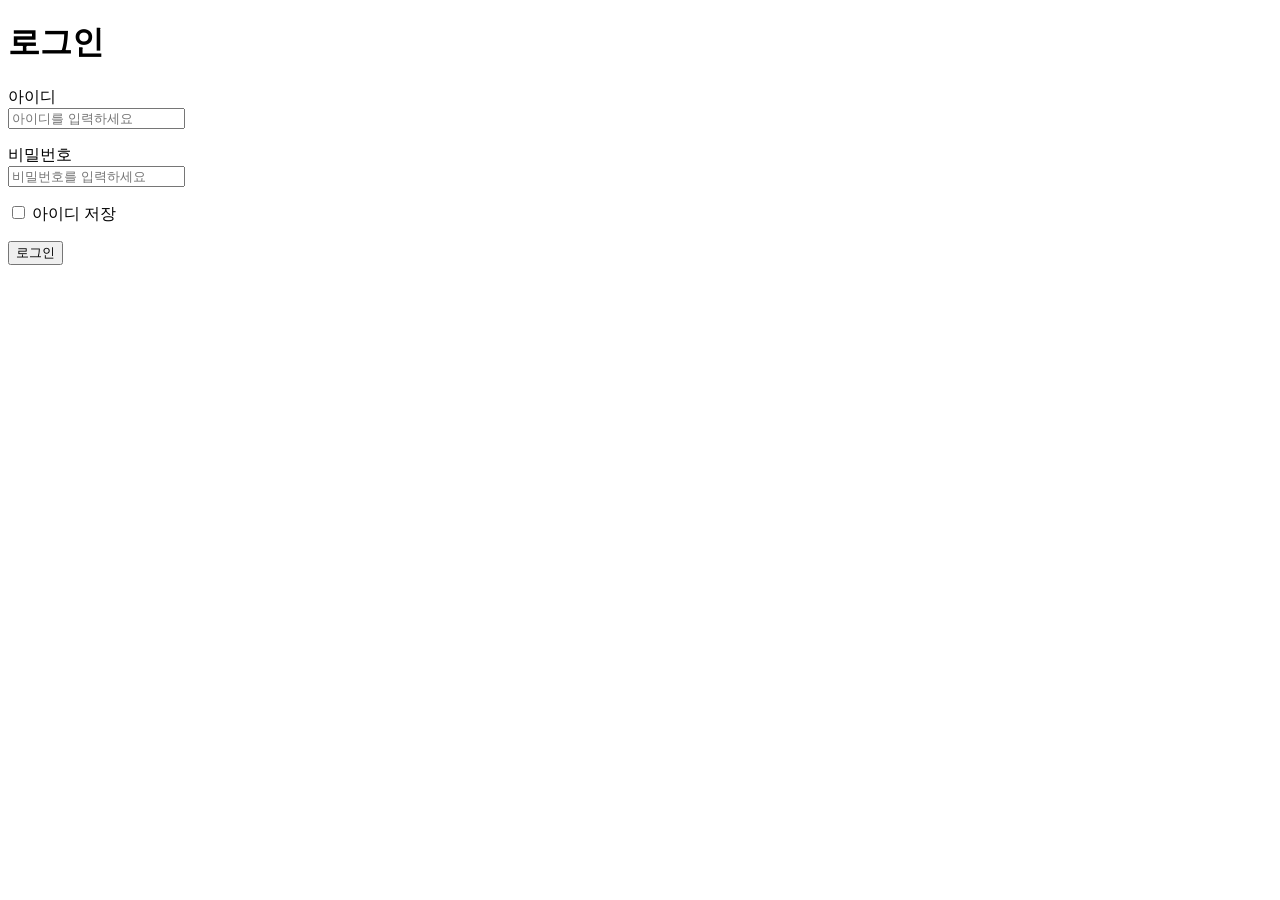
==== index.html @ 849d612d "Update index.html" ====
<!DOCTYPE html>
<html lang="ko">
  <head>
    <meta charset="UTF-8">
    <title>로그인</title>
  </head>
  <body>

    <h1>로그인</h1>



      <p>
        <label for="userid">아이디</label><br>
        <input type="text" id="userid" name="userid" placeholder="아이디를 입력하세요">
      </p>

      <p>
        <label for="userpw">비밀번호</label><br>
        <input type="password" id="userpw" name="userpw" placeholder="비밀번호를 입력하세요">
      </p>

      <p>
        <input type="checkbox" id="remember" name="remember">
        <label for"remember">아이디 저장</label>
      </p>

      <button type="submit">로그인</button>
      
    </form>
    
  </body>
</html>
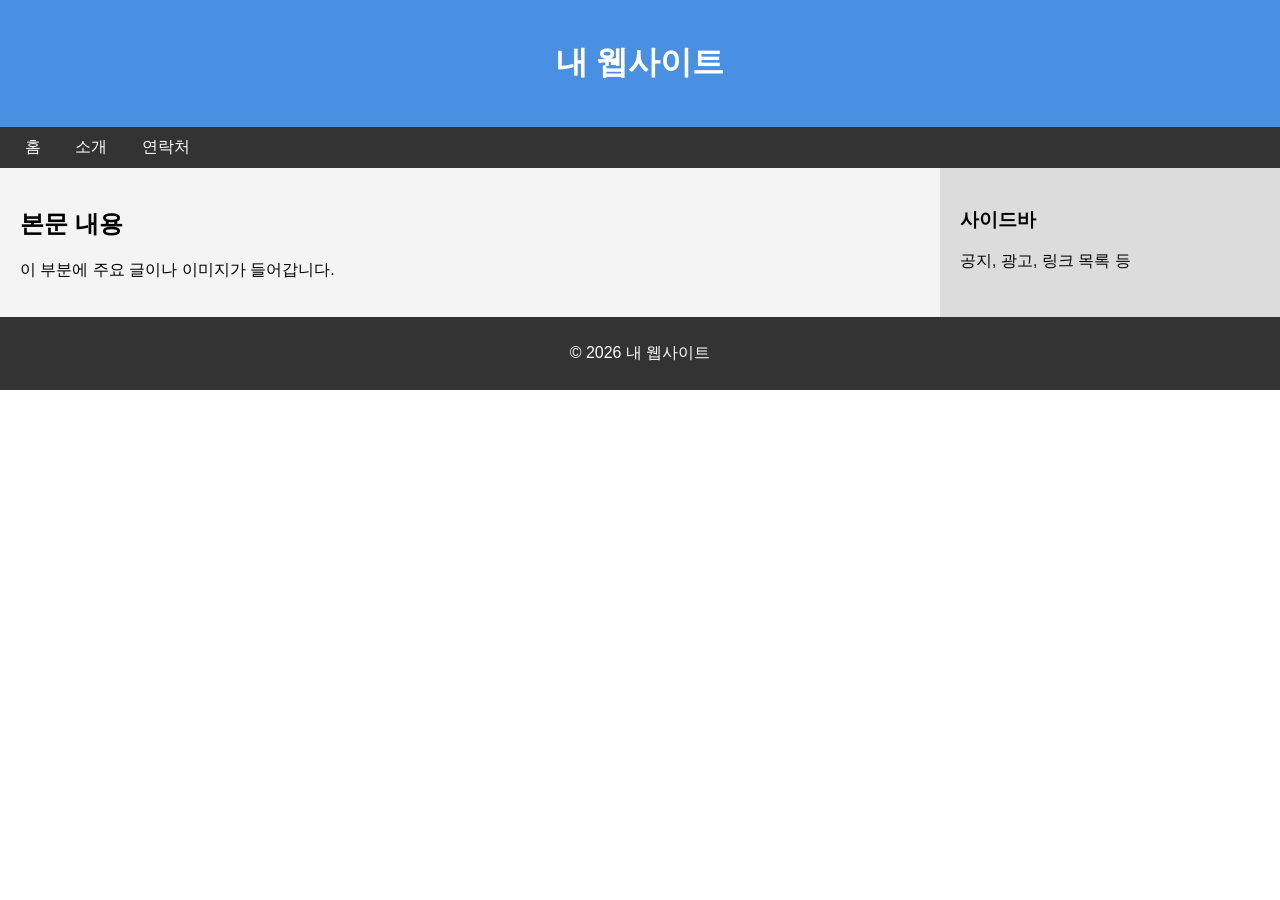
==== commit 2d29e180: "Update index.html" ====
--- a/index.html
+++ b/index.html
@@ -1,33 +1,42 @@
 <!DOCTYPE html>
 <html lang="ko">
   <head>
-    <meta charset="UTF-8">
-    <title>로그인</title>
-  </head>
-  <body>
+  <meta charset="UTF-8">
+  <title>예시1 - 레이아웃을 div로 나누기</title>
+  <style>
+    * { box-sizing: border-box; }
+    body { font-family: sans-serif; margin: 0; }
 
-    <h1>로그인</h1>
-
-
-
-      <p>
-        <label for="userid">아이디</label><br>
-        <input type="text" id="userid" name="userid" placeholder="아이디를 입력하세요">
-      </p>
-
-      <p>
-        <label for="userpw">비밀번호</label><br>
-        <input type="password" id="userpw" name="userpw" placeholder="비밀번호를 입력하세요">
-      </p>
-
-      <p>
-        <input type="checkbox" id="remember" name="remember">
-        <label for"remember">아이디 저장</label>
-      </p>
-
-      <button type="submit">로그인</button>
-      
-    </form>
-    
-  </body>
+    .header { background: #4a90e2; color: white; padding: 20px; text-align: center;}
+    .nav { background: #333; padding: 10px; }
+    .nav a { color: white; margin: 0 15px; text-decoration: none; }
+    .container { display: flex; }
+    .main { background: #f4f4f4; padding: 20px; flex: 3; }
+    .sidebar { background: #dcdcdc; padding: 20px; flex: 1; }
+    .footer { background: #333; color: white; text-align: center; padding: 10px; }
+   </style>
+</head>
+<body>
+  <div class="header">
+    <h1>내 웹사이트</h1>
+  </div>
+  <div class="nav">
+    <a href="#">홈</a>
+    <a href="#">소개</a>
+    <a href="#">연락처</a>
+  </div>
+  <div class="container">
+    <div class="main">
+      <h2>본문 내용</h2>
+      <p>이 부분에 주요 글이나 이미지가 들어갑니다.</p>
+    </div>
+    <div class="sidebar">
+      <h3>사이드바</h3>
+      <p>공지, 광고, 링크 목록 등</p>
+    </div>
+  </div>
+  <div class="footer">
+    <p>&copy; 2026 내 웹사이트</p>
+  </div>
+</body>
 </html>
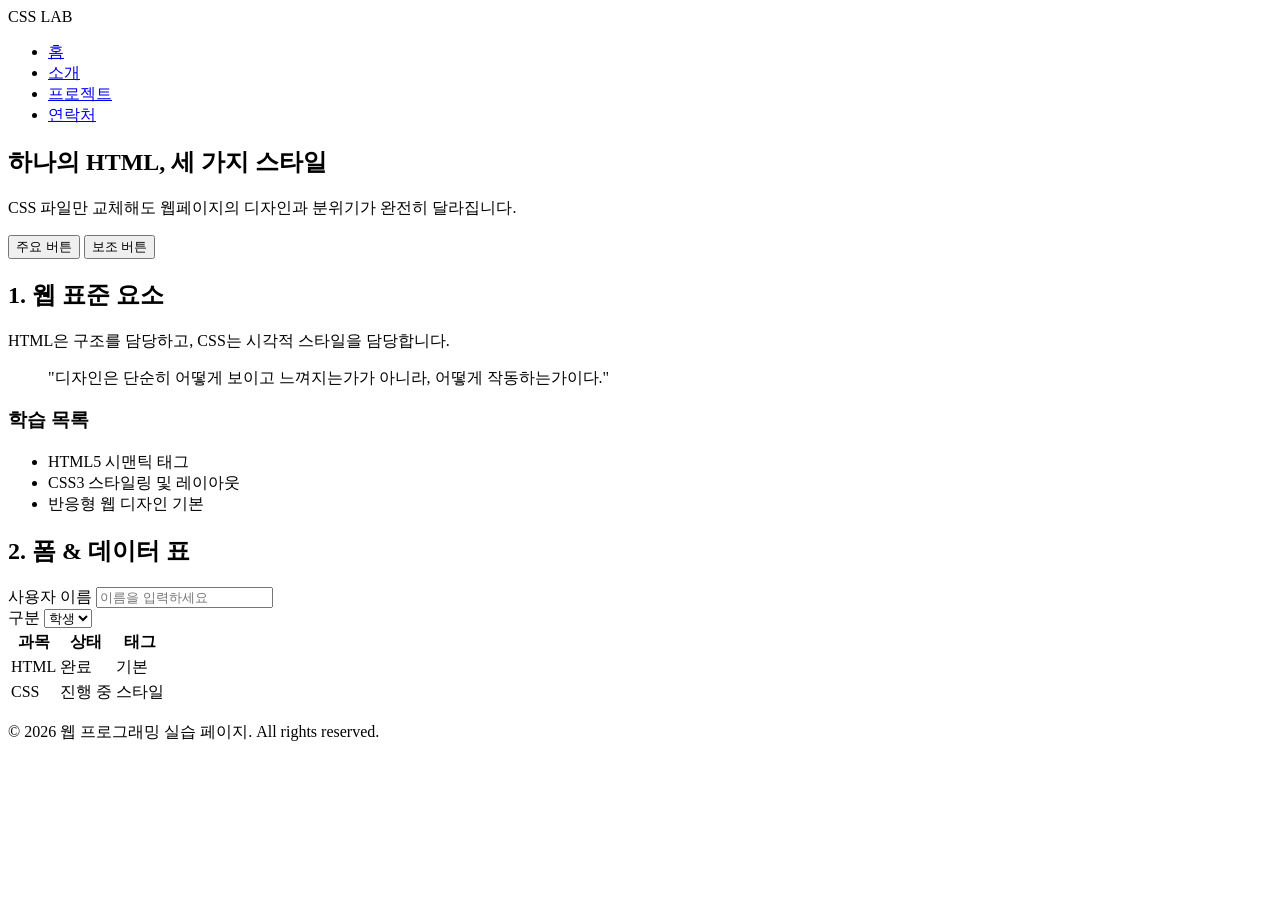
==== commit 11178c24: "Add files via upload" ====
--- a/index.html
+++ b/index.html
@@ -1,42 +1,93 @@
 <!DOCTYPE html>
 <html lang="ko">
-  <head>
-  <meta charset="UTF-8">
-  <title>예시1 - 레이아웃을 div로 나누기</title>
-  <style>
-    * { box-sizing: border-box; }
-    body { font-family: sans-serif; margin: 0; }
-
-    .header { background: #4a90e2; color: white; padding: 20px; text-align: center;}
-    .nav { background: #333; padding: 10px; }
-    .nav a { color: white; margin: 0 15px; text-decoration: none; }
-    .container { display: flex; }
-    .main { background: #f4f4f4; padding: 20px; flex: 3; }
-    .sidebar { background: #dcdcdc; padding: 20px; flex: 1; }
-    .footer { background: #333; color: white; text-align: center; padding: 10px; }
-   </style>
+<head>
+    <meta charset="UTF-8">
+    <meta name="viewport" content="width=device-width, initial-scale=1.0">
+    <title>CSS 스타일 비교 실습</title>
+    <!-- 아래 href의 파일명을 style1.css, style2.css, style3.css로 바꾸며 확인하세요 -->
+    <link rel="stylesheet" href="STYLE.css">
 </head>
 <body>
-  <div class="header">
-    <h1>내 웹사이트</h1>
-  </div>
-  <div class="nav">
-    <a href="#">홈</a>
-    <a href="#">소개</a>
-    <a href="#">연락처</a>
-  </div>
-  <div class="container">
-    <div class="main">
-      <h2>본문 내용</h2>
-      <p>이 부분에 주요 글이나 이미지가 들어갑니다.</p>
-    </div>
-    <div class="sidebar">
-      <h3>사이드바</h3>
-      <p>공지, 광고, 링크 목록 등</p>
-    </div>
-  </div>
-  <div class="footer">
-    <p>&copy; 2026 내 웹사이트</p>
-  </div>
+
+    <header>
+        <nav>
+            <div class="logo">CSS LAB</div>
+            <ul>
+                <li><a href="#">홈</a></li>
+                <li><a href="#">소개</a></li>
+                <li><a href="#">프로젝트</a></li>
+                <li><a href="#">연락처</a></li>
+            </ul>
+        </nav>
+    </header>
+
+    <main>
+        <section class="hero">
+            <h1>하나의 HTML, 세 가지 스타일</h1>
+            <p>CSS 파일만 교체해도 웹페이지의 디자인과 분위기가 완전히 달라집니다.</p>
+            <div class="btn-group">
+                <button class="btn-primary">주요 버튼</button>
+                <button class="btn-secondary">보조 버튼</button>
+            </div>
+        </section>
+
+        <section class="grid-container">
+            <article class="card">
+                <h2>1. 웹 표준 요소</h2>
+                <p>HTML은 구조를 담당하고, CSS는 <span>시각적 스타일</span>을 담당합니다.</p>
+                <blockquote>"디자인은 단순히 어떻게 보이고 느껴지는가가 아니라, 어떻게 작동하는가이다."</blockquote>
+                <h3>학습 목록</h3>
+                <ul>
+                    <li>HTML5 시맨틱 태그</li>
+                    <li>CSS3 스타일링 및 레이아웃</li>
+                    <li>반응형 웹 디자인 기본</li>
+                </ul>
+            </article>
+
+            <article class="card">
+                <h2>2. 폼 & 데이터 표</h2>
+                <form onsubmit="return false;">
+                    <div class="form-group">
+                        <label for="username">사용자 이름</label>
+                        <input type="text" id="username" placeholder="이름을 입력하세요">
+                    </div>
+                    <div class="form-group">
+                        <label for="role">구분</label>
+                        <select id="role">
+                            <option>학생</option>
+                            <option>강사</option>
+                        </select>
+                    </div>
+                </form>
+
+                <table>
+                    <thead>
+                        <tr>
+                            <th>과목</th>
+                            <th>상태</th>
+                            <th>태그</th>
+                        </tr>
+                    </thead>
+                    <tbody>
+                        <tr>
+                            <td>HTML</td>
+                            <td>완료</td>
+                            <td><span class="badge success">기본</span></td>
+                        </tr>
+                        <tr>
+                            <td>CSS</td>
+                            <td>진행 중</td>
+                            <td><span class="badge warning">스타일</span></td>
+                        </tr>
+                    </tbody>
+                </table>
+            </article>
+        </section>
+    </main>
+
+    <footer>
+        <p>&copy; 2026 웹 프로그래밍 실습 페이지. All rights reserved.</p>
+    </footer>
+
 </body>
-</html>
+</html>
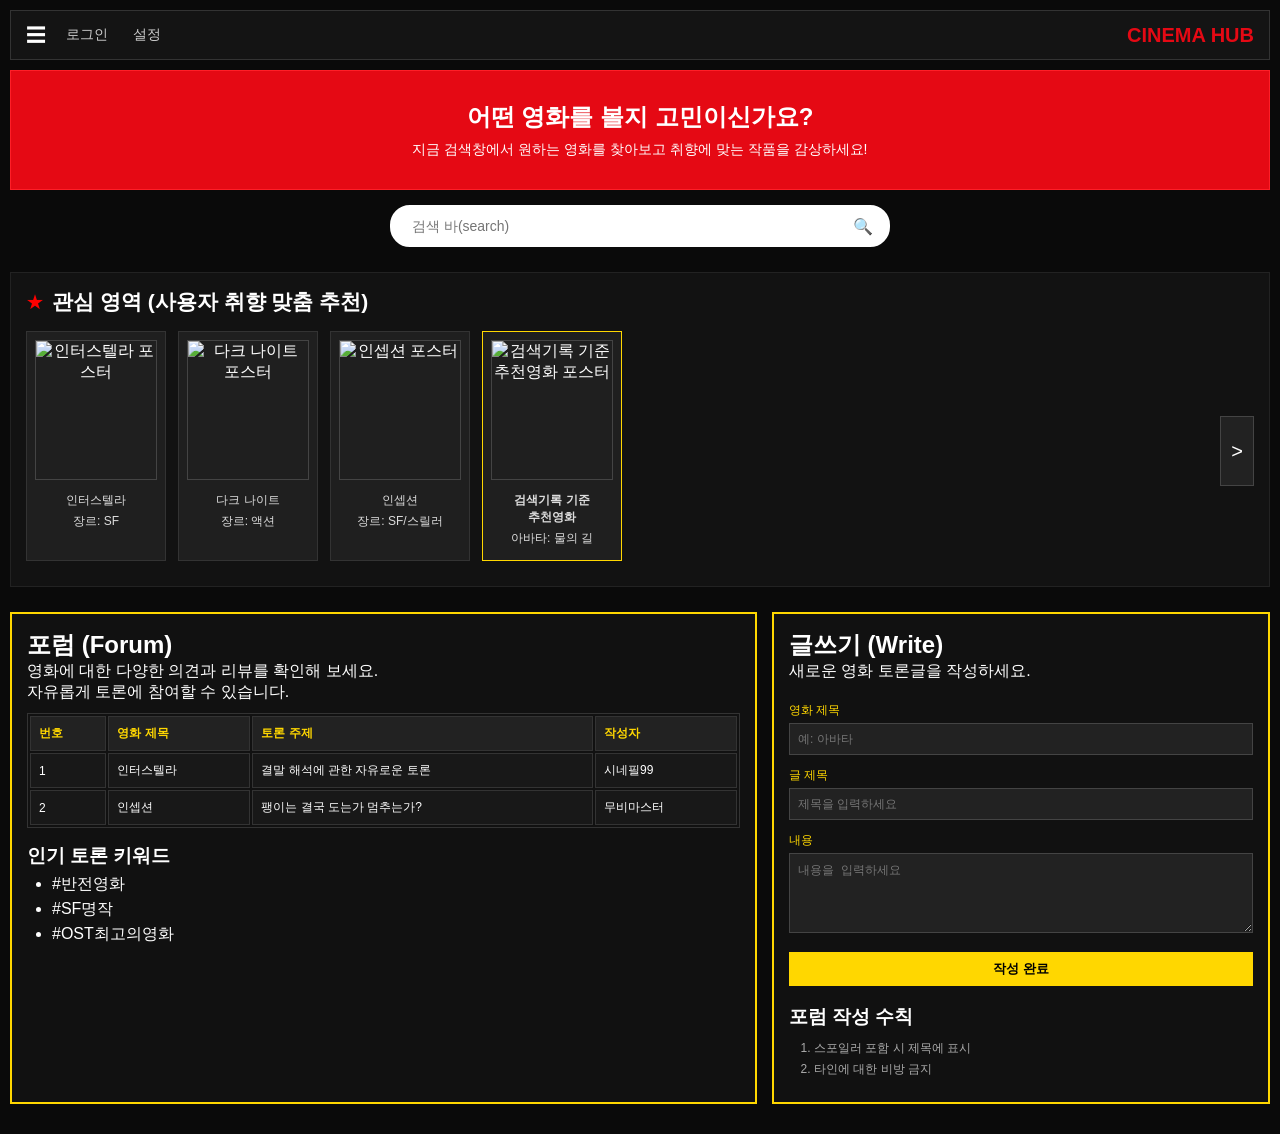
==== commit 24a1883a: "Update index.html" ====
--- a/index.html
+++ b/index.html
@@ -3,91 +3,557 @@
 <head>
     <meta charset="UTF-8">
     <meta name="viewport" content="width=device-width, initial-scale=1.0">
-    <title>CSS 스타일 비교 실습</title>
-    <!-- 아래 href의 파일명을 style1.css, style2.css, style3.css로 바꾸며 확인하세요 -->
-    <link rel="stylesheet" href="STYLE.css">
+    <title>영화 추천 및 포럼 사이트</title>
+
+    <!-- [필수] link 태그: 외부 폰트 모듈 연결 -->
+    <link rel="stylesheet" href="https://cdnjs.cloudflare.com/ajax/libs/font-awesome/6.4.0/css/all.min.css">
+
+    <style>
+        /* ==========================================
+           [필수 CSS 속성 전체 포함]
+           - background-color, border, width, height, 
+             margin, padding, display(inline-block, flex)
+           ========================================== */
+
+        * {
+            box-sizing: border-box;
+            margin: 0;
+            padding: 0;
+        }
+
+        body {
+            background-color: #0a0a0a;
+            color: #ffffff;
+            font-family: 'Pretendard', sans-serif;
+            padding: 10px;
+        }
+
+        /* 1. 좌측 상단 메뉴/로그인/설정 바 */
+        #top-bar {
+            display: flex;
+            background-color: #141414;
+            padding: 10px 15px;
+            border: 1px solid #333333;
+            margin-bottom: 10px;
+            width: 100%;
+            height: 50px;
+            align-items: center;
+        }
+
+        .top-left-group {
+            display: flex;
+            align-items: center;
+        }
+
+        .menu-btn {
+            background-color: transparent;
+            color: #ffffff;
+            border: none;
+            font-size: 20px;
+            margin-right: 15px;
+            cursor: pointer;
+            display: inline-block;
+        }
+
+        .top-nav-link {
+            color: #cccccc;
+            text-decoration: none;
+            margin-right: 15px;
+            font-size: 14px;
+            display: inline-block;
+            padding: 5px;
+        }
+
+        .top-nav-link:hover {
+            color: #e50914;
+        }
+
+        /* 메인 브랜드 타이틀 */
+        .site-title {
+            margin-left: auto;
+            color: #e50914;
+            font-size: 20px;
+            display: inline-block;
+        }
+
+        /* 2. 헤더 영역 (영화 광고 문구 배너) */
+        #header-banner {
+            background-color: #e50914;
+            color: #ffffff;
+            padding: 30px 20px;
+            margin-bottom: 15px;
+            width: 100%;
+            text-align: center;
+            border: 1px solid #ff1e27;
+        }
+
+        #header-banner h2 {
+            font-size: 24px;
+            margin-bottom: 8px;
+        }
+
+        #header-banner p {
+            font-size: 14px;
+        }
+
+        /* 3. 검색 바 영역 */
+        #search-container {
+            display: flex;
+            margin-bottom: 25px;
+            width: 100%;
+            justify-content: center;
+        }
+
+        .search-box {
+            display: flex;
+            width: 90%;
+            max-width: 500px;
+            background-color: #ffffff;
+            border: 2px solid #ffffff;
+            padding: 8px 15px;
+            height: 42px;
+            align-items: center;
+            border-radius: 20px;
+        }
+
+        .search-input {
+            width: 100%;
+            border: none;
+            outline: none;
+            padding: 5px;
+            font-size: 14px;
+            background-color: transparent;
+        }
+
+        .search-icon {
+            display: inline-block;
+            color: #333333;
+            font-size: 16px;
+            margin-left: 5px;
+        }
+
+        /* 4. 관심 영역 (추천 영화 스크롤) */
+        #recommend-section {
+            background-color: #121212;
+            padding: 15px;
+            margin-bottom: 25px;
+            width: 100%;
+            border: 1px solid #222222;
+        }
+
+        .section-title {
+            color: #ffffff;
+            font-size: 18px;
+            margin-bottom: 15px;
+            display: flex;
+            align-items: center;
+        }
+
+        .star-icon {
+            color: #ff0000;
+            margin-right: 8px;
+            display: inline-block;
+        }
+
+        .carousel-wrapper {
+            display: flex;
+            align-items: center;
+            width: 100%;
+        }
+
+        .cards-container {
+            display: flex;
+            width: 100%;
+            overflow-x: auto;
+            padding-bottom: 10px;
+        }
+
+        .movie-card {
+            display: flex;
+            flex-direction: column;
+            background-color: #1f1f1f;
+            width: 140px;
+            height: 230px;
+            margin-right: 12px;
+            padding: 8px;
+            border: 1px solid #333333;
+            flex-shrink: 0;
+            text-align: center;
+        }
+
+        .movie-card img {
+            width: 100%;
+            height: 140px;
+            margin-bottom: 8px;
+            border: 1px solid #444444;
+        }
+
+        .movie-card span {
+            font-size: 12px;
+            color: #dddddd;
+            display: inline-block;
+            margin-top: 4px;
+        }
+
+        .arrow-btn {
+            display: inline-block;
+            background-color: #222222;
+            color: #ffffff;
+            border: 1px solid #444444;
+            width: 35px;
+            height: 70px;
+            margin-left: 8px;
+            font-size: 20px;
+            cursor: pointer;
+        }
+
+        /* 5. 컨텐츠 영역 (하단 노란 테두리 포럼 & 글쓰기 세로 분할) */
+        #content-section {
+            display: flex;
+            width: 100%;
+            margin-bottom: 20px;
+            gap: 15px;
+        }
+
+        /* 노란색 테두리가 적용된 좌/우 프레임 */
+        .yellow-box {
+            background-color: #111111;
+            border: 2px solid #ffd700; /* 노란색 테두리 */
+            padding: 15px;
+            height: auto;
+        }
+
+        /* 좌측: 포럼 */
+        #forum-area {
+            width: 60%;
+        }
+
+        /* 우측: 글쓰기 */
+        #write-area {
+            width: 40%;
+        }
+
+        /* 표 (table) 스타일링 */
+        .forum-table {
+            width: 100%;
+            border: 1px solid #333333;
+            margin-top: 10px;
+            margin-bottom: 15px;
+        }
+
+        .forum-table th, .forum-table td {
+            border: 1px solid #333333;
+            padding: 8px;
+            text-align: left;
+            font-size: 12px;
+        }
+
+        .forum-table th {
+            background-color: #222222;
+            color: #ffd700;
+        }
+
+        .forum-table td {
+            background-color: #181818;
+        }
+
+        /* 리스트 (ul, ol) 스타일 */
+        .forum-tags-list {
+            margin-left: 20px;
+            padding: 5px;
+        }
+
+        .rules-list {
+            margin-left: 20px;
+            padding: 5px;
+            margin-top: 5px;
+            color: #aaaaaa;
+            font-size: 12px;
+        }
+
+        .rules-list li, .forum-tags-list li {
+            margin-bottom: 4px;
+        }
+
+        /* 글쓰기 폼 스타일 */
+        .form-group {
+            margin-bottom: 10px;
+        }
+
+        .form-group label {
+            display: inline-block;
+            margin-bottom: 4px;
+            font-size: 12px;
+            color: #ffd700;
+        }
+
+        .form-input, .form-textarea {
+            width: 100%;
+            background-color: #222222;
+            border: 1px solid #444444;
+            color: #ffffff;
+            padding: 8px;
+            font-size: 12px;
+        }
+
+        .form-textarea {
+            height: 80px;
+        }
+
+        .submit-btn {
+            display: inline-block;
+            background-color: #ffd700;
+            color: #000000;
+            border: none;
+            padding: 8px 15px;
+            width: 100%;
+            font-weight: bold;
+            cursor: pointer;
+            margin-top: 5px;
+        }
+
+        /* 사이드바 메뉴 (모달/슬라이드) */
+        #sidebar {
+            display: none;
+            position: fixed;
+            top: 0;
+            left: 0;
+            width: 220px;
+            height: 100%;
+            background-color: #141414;
+            border-right: 2px solid #ffd700;
+            padding: 20px;
+            z-index: 100;
+        }
+
+        #sidebar h3 {
+            margin-bottom: 15px;
+            color: #ffd700;
+        }
+
+        #sidebar ul {
+            list-style: none;
+        }
+
+        #sidebar li {
+            margin-bottom: 12px;
+        }
+
+        #sidebar a {
+            color: #ffffff;
+            text-decoration: none;
+            display: inline-block;
+        }
+
+        .close-sidebar {
+            background-color: #e50914;
+            color: #ffffff;
+            border: none;
+            padding: 5px 10px;
+            margin-bottom: 15px;
+            cursor: pointer;
+            display: inline-block;
+        }
+    </style>
 </head>
 <body>
 
-    <header>
-        <nav>
-            <div class="logo">CSS LAB</div>
-            <ul>
-                <li><a href="#">홈</a></li>
-                <li><a href="#">소개</a></li>
-                <li><a href="#">프로젝트</a></li>
-                <li><a href="#">연락처</a></li>
+    <!-- 5. 사이드 메뉴 슬라이드 영역 -->
+    <div id="sidebar">
+        <button class="close-sidebar" onclick="toggleSidebar()">✕ 닫기</button>
+        <h3>사이드 메뉴</h3>
+        <ul>
+            <li><a href="#profile">내 프로필</a></li>
+            <li><a href="#history">시청 기록</a></li>
+            <li><a href="#bookmarks">북마크 영화</a></li>
+            <li><a href="#settings">설정</a></li>
+        </ul>
+    </div>
+
+    <!-- 1. 좌측 상단 로그인 및 설정 바 -->
+    <div id="top-bar">
+        <div class="top-left-group">
+            <button class="menu-btn" onclick="toggleSidebar()">☰</button>
+            <a href="#" class="top-nav-link" onclick="alert('로그인 창으로 이동합니다.')">로그인</a>
+            <a href="#" class="top-nav-link" onclick="alert('설정 페이지로 이동합니다.')">설정</a>
+        </div>
+        <h1 class="site-title">CINEMA HUB</h1>
+    </div>
+
+    <!-- 1. 헤더 영역 (영화 찾아보라는 광고 문구) -->
+    <div id="header-banner">
+        <h2>어떤 영화를 볼지 고민이신가요?</h2>
+        <p>지금 검색창에서 원하는 영화를 찾아보고 취향에 맞는 작품을 감상하세요!</p>
+    </div>
+
+    <!-- 검색 바 영역 -->
+    <div id="search-container">
+        <div class="search-box">
+            <input type="text" class="search-input" id="search-input" placeholder="검색 바(search)">
+            <span class="search-icon">🔍</span>
+        </div>
+    </div>
+
+    <!-- 2. 본문 & 4. 관심 영역 (검색기록 기준 추천 영화) -->
+    <div id="recommend-section">
+        <div class="section-title">
+            <span class="star-icon">★</span>
+            <h3>관심 영역 (사용자 취향 맞춤 추천)</h3>
+        </div>
+
+        <div class="carousel-wrapper">
+            <div class="cards-container" id="cards-container">
+                <!-- 영화 카드 1 -->
+                <div class="movie-card">
+                    <img src="https://picsum.photos/140/140?random=1" alt="인터스텔라 포스터">
+                    <span>인터스텔라</span>
+                    <span>장르: SF</span>
+                </div>
+
+                <!-- 영화 카드 2 -->
+                <div class="movie-card">
+                    <img src="https://picsum.photos/140/140?random=2" alt="다크 나이트 포스터">
+                    <span>다크 나이트</span>
+                    <span>장르: 액션</span>
+                </div>
+
+                <!-- 영화 카드 3 -->
+                <div class="movie-card">
+                    <img src="https://picsum.photos/140/140?random=3" alt="인셉션 포스터">
+                    <span>인셉션</span>
+                    <span>장르: SF/스릴러</span>
+                </div>
+
+                <!-- 검색기록 기준 추천영화 카드 -->
+                <div class="movie-card" style="border: 1px solid #ffd700;">
+                    <img src="https://picsum.photos/140/140?random=4" alt="검색기록 기준 추천영화 포스터">
+                    <span><strong>검색기록 기준<br>추천영화</strong></span>
+                    <span>아바타: 물의 길</span>
+                </div>
+            </div>
+
+            <!-- 우측 화살표 스크롤 버튼 -->
+            <button class="arrow-btn" onclick="scrollCarousel()">&gt;</button>
+        </div>
+    </div>
+
+    <!-- 3. 컨텐츠 영역 (하단: 포럼 및 글쓰기 세로 분할) -->
+    <div id="content-section">
+        
+        <!-- 좌측: 포럼 (노란색 테두리) -->
+        <div id="forum-area" class="yellow-box">
+            <h2>포럼 (Forum)</h2>
+            <p>영화에 대한 다양한 의견과 리뷰를 확인해 보세요.<br>자유롭게 토론에 참여할 수 있습니다.</p>
+            
+            <!-- [필수] 표(table, tr, th, td) 태그 -->
+            <table class="forum-table">
+                <thead>
+                    <tr>
+                        <th>번호</th>
+                        <th>영화 제목</th>
+                        <th>토론 주제</th>
+                        <th>작성자</th>
+                    </tr>
+                </thead>
+                <tbody id="forum-list">
+                    <tr>
+                        <td>1</td>
+                        <td>인터스텔라</td>
+                        <td>결말 해석에 관한 자유로운 토론</td>
+                        <td>시네필99</td>
+                    </tr>
+                    <tr>
+                        <td>2</td>
+                        <td>인셉션</td>
+                        <td>팽이는 결국 도는가 멈추는가?</td>
+                        <td>무비마스터</td>
+                    </tr>
+                </tbody>
+            </table>
+
+            <h3>인기 토론 키워드</h3>
+            <!-- [필수] ul, li 태그 -->
+            <ul class="forum-tags-list">
+                <li>#반전영화</li>
+                <li>#SF명작</li>
+                <li>#OST최고의영화</li>
             </ul>
-        </nav>
-    </header>
-
-    <main>
-        <section class="hero">
-            <h1>하나의 HTML, 세 가지 스타일</h1>
-            <p>CSS 파일만 교체해도 웹페이지의 디자인과 분위기가 완전히 달라집니다.</p>
-            <div class="btn-group">
-                <button class="btn-primary">주요 버튼</button>
-                <button class="btn-secondary">보조 버튼</button>
-            </div>
-        </section>
-
-        <section class="grid-container">
-            <article class="card">
-                <h2>1. 웹 표준 요소</h2>
-                <p>HTML은 구조를 담당하고, CSS는 <span>시각적 스타일</span>을 담당합니다.</p>
-                <blockquote>"디자인은 단순히 어떻게 보이고 느껴지는가가 아니라, 어떻게 작동하는가이다."</blockquote>
-                <h3>학습 목록</h3>
-                <ul>
-                    <li>HTML5 시맨틱 태그</li>
-                    <li>CSS3 스타일링 및 레이아웃</li>
-                    <li>반응형 웹 디자인 기본</li>
-                </ul>
-            </article>
-
-            <article class="card">
-                <h2>2. 폼 & 데이터 표</h2>
-                <form onsubmit="return false;">
-                    <div class="form-group">
-                        <label for="username">사용자 이름</label>
-                        <input type="text" id="username" placeholder="이름을 입력하세요">
-                    </div>
-                    <div class="form-group">
-                        <label for="role">구분</label>
-                        <select id="role">
-                            <option>학생</option>
-                            <option>강사</option>
-                        </select>
-                    </div>
-                </form>
-
-                <table>
-                    <thead>
-                        <tr>
-                            <th>과목</th>
-                            <th>상태</th>
-                            <th>태그</th>
-                        </tr>
-                    </thead>
-                    <tbody>
-                        <tr>
-                            <td>HTML</td>
-                            <td>완료</td>
-                            <td><span class="badge success">기본</span></td>
-                        </tr>
-                        <tr>
-                            <td>CSS</td>
-                            <td>진행 중</td>
-                            <td><span class="badge warning">스타일</span></td>
-                        </tr>
-                    </tbody>
-                </table>
-            </article>
-        </section>
-    </main>
-
-    <footer>
-        <p>&copy; 2026 웹 프로그래밍 실습 페이지. All rights reserved.</p>
-    </footer>
-
+        </div>
+
+        <!-- 우측: 글쓰기 (노란색 테두리) -->
+        <div id="write-area" class="yellow-box">
+            <h2>글쓰기 (Write)</h2>
+            <p>새로운 영화 토론글을 작성하세요.</p>
+            <br>
+
+            <form onsubmit="addPost(event)">
+                <div class="form-group">
+                    <label for="movie-title">영화 제목</label>
+                    <input type="text" id="movie-title" class="form-input" required placeholder="예: 아바타">
+                </div>
+
+                <div class="form-group">
+                    <label for="post-title">글 제목</label>
+                    <input type="text" id="post-title" class="form-input" required placeholder="제목을 입력하세요">
+                </div>
+
+                <div class="form-group">
+                    <label for="post-content">내용</label>
+                    <textarea id="post-content" class="form-textarea" required placeholder="내용을 입력하세요"></textarea>
+                </div>
+
+                <button type="submit" class="submit-btn">작성 완료</button>
+            </form>
+
+            <br>
+            <h3>포럼 작성 수칙</h3>
+            <!-- [필수] ol, li 태그 -->
+            <ol class="rules-list">
+                <li>스포일러 포함 시 제목에 표시</li>
+                <li>타인에 대한 비방 금지</li>
+            </ol>
+        </div>
+
+    </div>
+
+    <!-- 간단한 JavaScript 동작 -->
+    <script>
+        // 사이드바 토글
+        function toggleSidebar() {
+            var sidebar = document.getElementById('sidebar');
+            if (sidebar.style.display === 'block') {
+                sidebar.style.display = 'none';
+            } else {
+                sidebar.style.display = 'block';
+            }
+        }
+
+        // 카루셀 오른쪽 스크롤
+        function scrollCarousel() {
+            var container = document.getElementById('cards-container');
+            container.scrollBy({ left: 150, behavior: 'smooth' });
+        }
+
+        // 포럼 글 추가 기능
+        function addPost(e) {
+            e.preventDefault();
+            var movieTitle = document.getElementById('movie-title').value;
+            var postTitle = document.getElementById('post-title').value;
+
+            var tbody = document.getElementById('forum-list');
+            var rowCount = tbody.rows.length + 1;
+
+            var newRow = tbody.insertRow();
+            newRow.insertCell(0).innerText = rowCount;
+            newRow.insertCell(1).innerText = movieTitle;
+            newRow.insertCell(2).innerText = postTitle;
+            newRow.insertCell(3).innerText = "나(User)";
+
+            alert('글이 성공적으로 등록되었습니다!');
+            document.getElementById('movie-title').value = '';
+            document.getElementById('post-title').value = '';
+            document.getElementById('post-content').value = '';
+        }
+    </script>
 </body>
-</html>+</html>
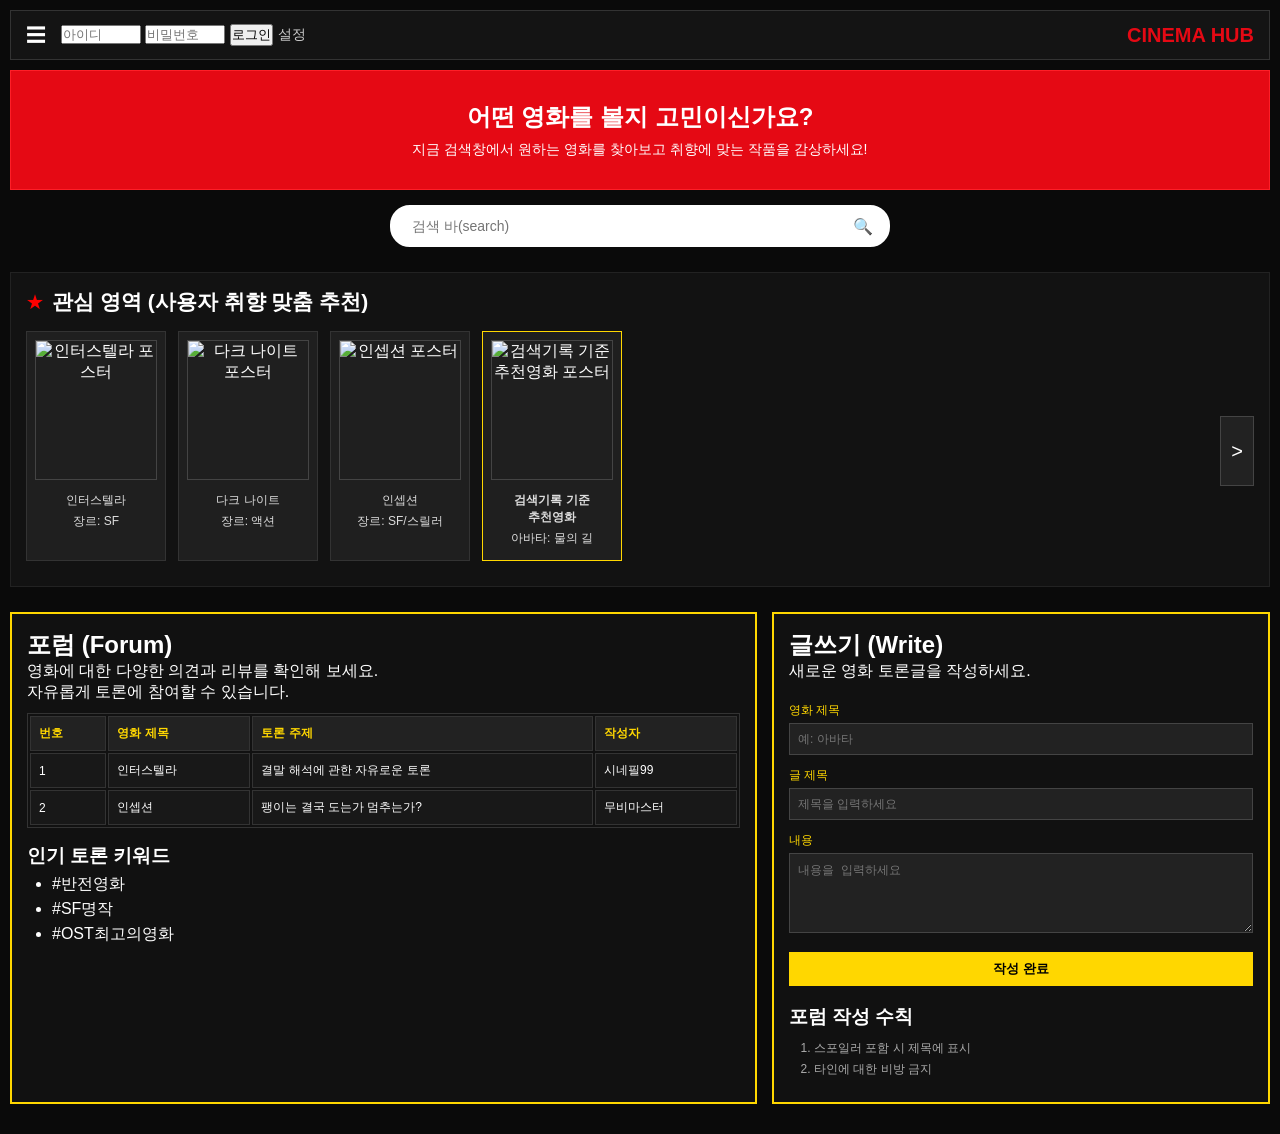
==== commit 856331de: "Update index.html" ====
--- a/index.html
+++ b/index.html
@@ -7,354 +7,9 @@
 
     <!-- [필수] link 태그: 외부 폰트 모듈 연결 -->
     <link rel="stylesheet" href="https://cdnjs.cloudflare.com/ajax/libs/font-awesome/6.4.0/css/all.min.css">
-
-    <style>
-        /* ==========================================
-           [필수 CSS 속성 전체 포함]
-           - background-color, border, width, height, 
-             margin, padding, display(inline-block, flex)
-           ========================================== */
-
-        * {
-            box-sizing: border-box;
-            margin: 0;
-            padding: 0;
-        }
-
-        body {
-            background-color: #0a0a0a;
-            color: #ffffff;
-            font-family: 'Pretendard', sans-serif;
-            padding: 10px;
-        }
-
-        /* 1. 좌측 상단 메뉴/로그인/설정 바 */
-        #top-bar {
-            display: flex;
-            background-color: #141414;
-            padding: 10px 15px;
-            border: 1px solid #333333;
-            margin-bottom: 10px;
-            width: 100%;
-            height: 50px;
-            align-items: center;
-        }
-
-        .top-left-group {
-            display: flex;
-            align-items: center;
-        }
-
-        .menu-btn {
-            background-color: transparent;
-            color: #ffffff;
-            border: none;
-            font-size: 20px;
-            margin-right: 15px;
-            cursor: pointer;
-            display: inline-block;
-        }
-
-        .top-nav-link {
-            color: #cccccc;
-            text-decoration: none;
-            margin-right: 15px;
-            font-size: 14px;
-            display: inline-block;
-            padding: 5px;
-        }
-
-        .top-nav-link:hover {
-            color: #e50914;
-        }
-
-        /* 메인 브랜드 타이틀 */
-        .site-title {
-            margin-left: auto;
-            color: #e50914;
-            font-size: 20px;
-            display: inline-block;
-        }
-
-        /* 2. 헤더 영역 (영화 광고 문구 배너) */
-        #header-banner {
-            background-color: #e50914;
-            color: #ffffff;
-            padding: 30px 20px;
-            margin-bottom: 15px;
-            width: 100%;
-            text-align: center;
-            border: 1px solid #ff1e27;
-        }
-
-        #header-banner h2 {
-            font-size: 24px;
-            margin-bottom: 8px;
-        }
-
-        #header-banner p {
-            font-size: 14px;
-        }
-
-        /* 3. 검색 바 영역 */
-        #search-container {
-            display: flex;
-            margin-bottom: 25px;
-            width: 100%;
-            justify-content: center;
-        }
-
-        .search-box {
-            display: flex;
-            width: 90%;
-            max-width: 500px;
-            background-color: #ffffff;
-            border: 2px solid #ffffff;
-            padding: 8px 15px;
-            height: 42px;
-            align-items: center;
-            border-radius: 20px;
-        }
-
-        .search-input {
-            width: 100%;
-            border: none;
-            outline: none;
-            padding: 5px;
-            font-size: 14px;
-            background-color: transparent;
-        }
-
-        .search-icon {
-            display: inline-block;
-            color: #333333;
-            font-size: 16px;
-            margin-left: 5px;
-        }
-
-        /* 4. 관심 영역 (추천 영화 스크롤) */
-        #recommend-section {
-            background-color: #121212;
-            padding: 15px;
-            margin-bottom: 25px;
-            width: 100%;
-            border: 1px solid #222222;
-        }
-
-        .section-title {
-            color: #ffffff;
-            font-size: 18px;
-            margin-bottom: 15px;
-            display: flex;
-            align-items: center;
-        }
-
-        .star-icon {
-            color: #ff0000;
-            margin-right: 8px;
-            display: inline-block;
-        }
-
-        .carousel-wrapper {
-            display: flex;
-            align-items: center;
-            width: 100%;
-        }
-
-        .cards-container {
-            display: flex;
-            width: 100%;
-            overflow-x: auto;
-            padding-bottom: 10px;
-        }
-
-        .movie-card {
-            display: flex;
-            flex-direction: column;
-            background-color: #1f1f1f;
-            width: 140px;
-            height: 230px;
-            margin-right: 12px;
-            padding: 8px;
-            border: 1px solid #333333;
-            flex-shrink: 0;
-            text-align: center;
-        }
-
-        .movie-card img {
-            width: 100%;
-            height: 140px;
-            margin-bottom: 8px;
-            border: 1px solid #444444;
-        }
-
-        .movie-card span {
-            font-size: 12px;
-            color: #dddddd;
-            display: inline-block;
-            margin-top: 4px;
-        }
-
-        .arrow-btn {
-            display: inline-block;
-            background-color: #222222;
-            color: #ffffff;
-            border: 1px solid #444444;
-            width: 35px;
-            height: 70px;
-            margin-left: 8px;
-            font-size: 20px;
-            cursor: pointer;
-        }
-
-        /* 5. 컨텐츠 영역 (하단 노란 테두리 포럼 & 글쓰기 세로 분할) */
-        #content-section {
-            display: flex;
-            width: 100%;
-            margin-bottom: 20px;
-            gap: 15px;
-        }
-
-        /* 노란색 테두리가 적용된 좌/우 프레임 */
-        .yellow-box {
-            background-color: #111111;
-            border: 2px solid #ffd700; /* 노란색 테두리 */
-            padding: 15px;
-            height: auto;
-        }
-
-        /* 좌측: 포럼 */
-        #forum-area {
-            width: 60%;
-        }
-
-        /* 우측: 글쓰기 */
-        #write-area {
-            width: 40%;
-        }
-
-        /* 표 (table) 스타일링 */
-        .forum-table {
-            width: 100%;
-            border: 1px solid #333333;
-            margin-top: 10px;
-            margin-bottom: 15px;
-        }
-
-        .forum-table th, .forum-table td {
-            border: 1px solid #333333;
-            padding: 8px;
-            text-align: left;
-            font-size: 12px;
-        }
-
-        .forum-table th {
-            background-color: #222222;
-            color: #ffd700;
-        }
-
-        .forum-table td {
-            background-color: #181818;
-        }
-
-        /* 리스트 (ul, ol) 스타일 */
-        .forum-tags-list {
-            margin-left: 20px;
-            padding: 5px;
-        }
-
-        .rules-list {
-            margin-left: 20px;
-            padding: 5px;
-            margin-top: 5px;
-            color: #aaaaaa;
-            font-size: 12px;
-        }
-
-        .rules-list li, .forum-tags-list li {
-            margin-bottom: 4px;
-        }
-
-        /* 글쓰기 폼 스타일 */
-        .form-group {
-            margin-bottom: 10px;
-        }
-
-        .form-group label {
-            display: inline-block;
-            margin-bottom: 4px;
-            font-size: 12px;
-            color: #ffd700;
-        }
-
-        .form-input, .form-textarea {
-            width: 100%;
-            background-color: #222222;
-            border: 1px solid #444444;
-            color: #ffffff;
-            padding: 8px;
-            font-size: 12px;
-        }
-
-        .form-textarea {
-            height: 80px;
-        }
-
-        .submit-btn {
-            display: inline-block;
-            background-color: #ffd700;
-            color: #000000;
-            border: none;
-            padding: 8px 15px;
-            width: 100%;
-            font-weight: bold;
-            cursor: pointer;
-            margin-top: 5px;
-        }
-
-        /* 사이드바 메뉴 (모달/슬라이드) */
-        #sidebar {
-            display: none;
-            position: fixed;
-            top: 0;
-            left: 0;
-            width: 220px;
-            height: 100%;
-            background-color: #141414;
-            border-right: 2px solid #ffd700;
-            padding: 20px;
-            z-index: 100;
-        }
-
-        #sidebar h3 {
-            margin-bottom: 15px;
-            color: #ffd700;
-        }
-
-        #sidebar ul {
-            list-style: none;
-        }
-
-        #sidebar li {
-            margin-bottom: 12px;
-        }
-
-        #sidebar a {
-            color: #ffffff;
-            text-decoration: none;
-            display: inline-block;
-        }
-
-        .close-sidebar {
-            background-color: #e50914;
-            color: #ffffff;
-            border: none;
-            padding: 5px 10px;
-            margin-bottom: 15px;
-            cursor: pointer;
-            display: inline-block;
-        }
-    </style>
+    
+    <!-- 분리한 CSS 파일 연결 -->
+    <link rel="stylesheet" href="style.css">
 </head>
 <body>
 
@@ -368,21 +23,34 @@
             <li><a href="#bookmarks">북마크 영화</a></li>
             <li><a href="#settings">설정</a></li>
         </ul>
+
+        <!-- 카운터 기능 영역 -->
+        <div style="padding: 10px; margin-top: 10px;">
+            <button id="counter">클릭 수 세기</button>
+            <p id="count_number">0번 클릭</p>
+        </div>
     </div>
 
     <!-- 1. 좌측 상단 로그인 및 설정 바 -->
     <div id="top-bar">
         <div class="top-left-group">
             <button class="menu-btn" onclick="toggleSidebar()">☰</button>
-            <a href="#" class="top-nav-link" onclick="alert('로그인 창으로 이동합니다.')">로그인</a>
+            
+            <!-- [수정] 자바스크립트 연결용 로그인 폼 -->
+            <form id="loginForm" style="display: inline-block;">
+                <input type="text" id="user_Id" placeholder="아이디" required style="width: 80px;">
+                <input type="password" id="user_Pw" placeholder="비밀번호" required style="width: 80px;">
+                <button type="submit">로그인</button>
+            </form>
+
             <a href="#" class="top-nav-link" onclick="alert('설정 페이지로 이동합니다.')">설정</a>
         </div>
         <h1 class="site-title">CINEMA HUB</h1>
     </div>
 
-    <!-- 1. 헤더 영역 (영화 찾아보라는 광고 문구) -->
+    <!-- 1. 헤더 영역 (text_message ID 추가) -->
     <div id="header-banner">
-        <h2>어떤 영화를 볼지 고민이신가요?</h2>
+        <h2 id="text_message" style="cursor: pointer;">어떤 영화를 볼지 고민이신가요?</h2>
         <p>지금 검색창에서 원하는 영화를 찾아보고 취향에 맞는 작품을 감상하세요!</p>
     </div>
 
@@ -516,44 +184,7 @@
 
     </div>
 
-    <!-- 간단한 JavaScript 동작 -->
-    <script>
-        // 사이드바 토글
-        function toggleSidebar() {
-            var sidebar = document.getElementById('sidebar');
-            if (sidebar.style.display === 'block') {
-                sidebar.style.display = 'none';
-            } else {
-                sidebar.style.display = 'block';
-            }
-        }
-
-        // 카루셀 오른쪽 스크롤
-        function scrollCarousel() {
-            var container = document.getElementById('cards-container');
-            container.scrollBy({ left: 150, behavior: 'smooth' });
-        }
-
-        // 포럼 글 추가 기능
-        function addPost(e) {
-            e.preventDefault();
-            var movieTitle = document.getElementById('movie-title').value;
-            var postTitle = document.getElementById('post-title').value;
-
-            var tbody = document.getElementById('forum-list');
-            var rowCount = tbody.rows.length + 1;
-
-            var newRow = tbody.insertRow();
-            newRow.insertCell(0).innerText = rowCount;
-            newRow.insertCell(1).innerText = movieTitle;
-            newRow.insertCell(2).innerText = postTitle;
-            newRow.insertCell(3).innerText = "나(User)";
-
-            alert('글이 성공적으로 등록되었습니다!');
-            document.getElementById('movie-title').value = '';
-            document.getElementById('post-title').value = '';
-            document.getElementById('post-content').value = '';
-        }
-    </script>
+    <!-- 분리한 자바스크립트 연결 -->
+    <script src="script.js"></script>
 </body>
 </html>
--- a/style.css
+++ b/style.css
@@ -0,0 +1,345 @@
+/* ==========================================
+   [필수 CSS 속성 전체 포함]
+   - background-color, border, width, height, 
+     margin, padding, display(inline-block, flex)
+   ========================================== */
+
+* {
+    box-sizing: border-box;
+    margin: 0;
+    padding: 0;
+}
+
+body {
+    background-color: #0a0a0a;
+    color: #ffffff;
+    font-family: 'Pretendard', sans-serif;
+    padding: 10px;
+}
+
+/* 1. 좌측 상단 메뉴/로그인/설정 바 */
+#top-bar {
+    display: flex;
+    background-color: #141414;
+    padding: 10px 15px;
+    border: 1px solid #333333;
+    margin-bottom: 10px;
+    width: 100%;
+    height: 50px;
+    align-items: center;
+}
+
+.top-left-group {
+    display: flex;
+    align-items: center;
+}
+
+.menu-btn {
+    background-color: transparent;
+    color: #ffffff;
+    border: none;
+    font-size: 20px;
+    margin-right: 15px;
+    cursor: pointer;
+    display: inline-block;
+}
+
+.top-nav-link {
+    color: #cccccc;
+    text-decoration: none;
+    margin-right: 15px;
+    font-size: 14px;
+    display: inline-block;
+    padding: 5px;
+}
+
+.top-nav-link:hover {
+    color: #e50914;
+}
+
+/* 메인 브랜드 타이틀 */
+.site-title {
+    margin-left: auto;
+    color: #e50914;
+    font-size: 20px;
+    display: inline-block;
+}
+
+/* 2. 헤더 영역 (영화 광고 문구 배너) */
+#header-banner {
+    background-color: #e50914;
+    color: #ffffff;
+    padding: 30px 20px;
+    margin-bottom: 15px;
+    width: 100%;
+    text-align: center;
+    border: 1px solid #ff1e27;
+}
+
+#header-banner h2 {
+    font-size: 24px;
+    margin-bottom: 8px;
+}
+
+#header-banner p {
+    font-size: 14px;
+}
+
+/* 3. 검색 바 영역 */
+#search-container {
+    display: flex;
+    margin-bottom: 25px;
+    width: 100%;
+    justify-content: center;
+}
+
+.search-box {
+    display: flex;
+    width: 90%;
+    max-width: 500px;
+    background-color: #ffffff;
+    border: 2px solid #ffffff;
+    padding: 8px 15px;
+    height: 42px;
+    align-items: center;
+    border-radius: 20px;
+}
+
+.search-input {
+    width: 100%;
+    border: none;
+    outline: none;
+    padding: 5px;
+    font-size: 14px;
+    background-color: transparent;
+}
+
+.search-icon {
+    display: inline-block;
+    color: #333333;
+    font-size: 16px;
+    margin-left: 5px;
+}
+
+/* 4. 관심 영역 (추천 영화 스크롤) */
+#recommend-section {
+    background-color: #121212;
+    padding: 15px;
+    margin-bottom: 25px;
+    width: 100%;
+    border: 1px solid #222222;
+}
+
+.section-title {
+    color: #ffffff;
+    font-size: 18px;
+    margin-bottom: 15px;
+    display: flex;
+    align-items: center;
+}
+
+.star-icon {
+    color: #ff0000;
+    margin-right: 8px;
+    display: inline-block;
+}
+
+.carousel-wrapper {
+    display: flex;
+    align-items: center;
+    width: 100%;
+}
+
+.cards-container {
+    display: flex;
+    width: 100%;
+    overflow-x: auto;
+    padding-bottom: 10px;
+}
+
+.movie-card {
+    display: flex;
+    flex-direction: column;
+    background-color: #1f1f1f;
+    width: 140px;
+    height: 230px;
+    margin-right: 12px;
+    padding: 8px;
+    border: 1px solid #333333;
+    flex-shrink: 0;
+    text-align: center;
+}
+
+.movie-card img {
+    width: 100%;
+    height: 140px;
+    margin-bottom: 8px;
+    border: 1px solid #444444;
+}
+
+.movie-card span {
+    font-size: 12px;
+    color: #dddddd;
+    display: inline-block;
+    margin-top: 4px;
+}
+
+.arrow-btn {
+    display: inline-block;
+    background-color: #222222;
+    color: #ffffff;
+    border: 1px solid #444444;
+    width: 35px;
+    height: 70px;
+    margin-left: 8px;
+    font-size: 20px;
+    cursor: pointer;
+}
+
+/* 5. 컨텐츠 영역 (하단 노란 테두리 포럼 & 글쓰기 세로 분할) */
+#content-section {
+    display: flex;
+    width: 100%;
+    margin-bottom: 20px;
+    gap: 15px;
+}
+
+/* 노란색 테두리가 적용된 좌/우 프레임 */
+.yellow-box {
+    background-color: #111111;
+    border: 2px solid #ffd700; /* 노란색 테두리 */
+    padding: 15px;
+    height: auto;
+}
+
+/* 좌측: 포럼 */
+#forum-area {
+    width: 60%;
+}
+
+/* 우측: 글쓰기 */
+#write-area {
+    width: 40%;
+}
+
+/* 표 (table) 스타일링 */
+.forum-table {
+    width: 100%;
+    border: 1px solid #333333;
+    margin-top: 10px;
+    margin-bottom: 15px;
+}
+
+.forum-table th, .forum-table td {
+    border: 1px solid #333333;
+    padding: 8px;
+    text-align: left;
+    font-size: 12px;
+}
+
+.forum-table th {
+    background-color: #222222;
+    color: #ffd700;
+}
+
+.forum-table td {
+    background-color: #181818;
+}
+
+/* 리스트 (ul, ol) 스타일 */
+.forum-tags-list {
+    margin-left: 20px;
+    padding: 5px;
+}
+
+.rules-list {
+    margin-left: 20px;
+    padding: 5px;
+    margin-top: 5px;
+    color: #aaaaaa;
+    font-size: 12px;
+}
+
+.rules-list li, .forum-tags-list li {
+    margin-bottom: 4px;
+}
+
+/* 글쓰기 폼 스타일 */
+.form-group {
+    margin-bottom: 10px;
+}
+
+.form-group label {
+    display: inline-block;
+    margin-bottom: 4px;
+    font-size: 12px;
+    color: #ffd700;
+}
+
+.form-input, .form-textarea {
+    width: 100%;
+    background-color: #222222;
+    border: 1px solid #444444;
+    color: #ffffff;
+    padding: 8px;
+    font-size: 12px;
+}
+
+.form-textarea {
+    height: 80px;
+}
+
+.submit-btn {
+    display: inline-block;
+    background-color: #ffd700;
+    color: #000000;
+    border: none;
+    padding: 8px 15px;
+    width: 100%;
+    font-weight: bold;
+    cursor: pointer;
+    margin-top: 5px;
+}
+
+/* 사이드바 메뉴 (모달/슬라이드) */
+#sidebar {
+    display: none;
+    position: fixed;
+    top: 0;
+    left: 0;
+    width: 220px;
+    height: 100%;
+    background-color: #141414;
+    border-right: 2px solid #ffd700;
+    padding: 20px;
+    z-index: 100;
+}
+
+#sidebar h3 {
+    margin-bottom: 15px;
+    color: #ffd700;
+}
+
+#sidebar ul {
+    list-style: none;
+}
+
+#sidebar li {
+    margin-bottom: 12px;
+}
+
+#sidebar a {
+    color: #ffffff;
+    text-decoration: none;
+    display: inline-block;
+}
+
+.close-sidebar {
+    background-color: #e50914;
+    color: #ffffff;
+    border: none;
+    padding: 5px 10px;
+    margin-bottom: 15px;
+    cursor: pointer;
+    display: inline-block;
+}
